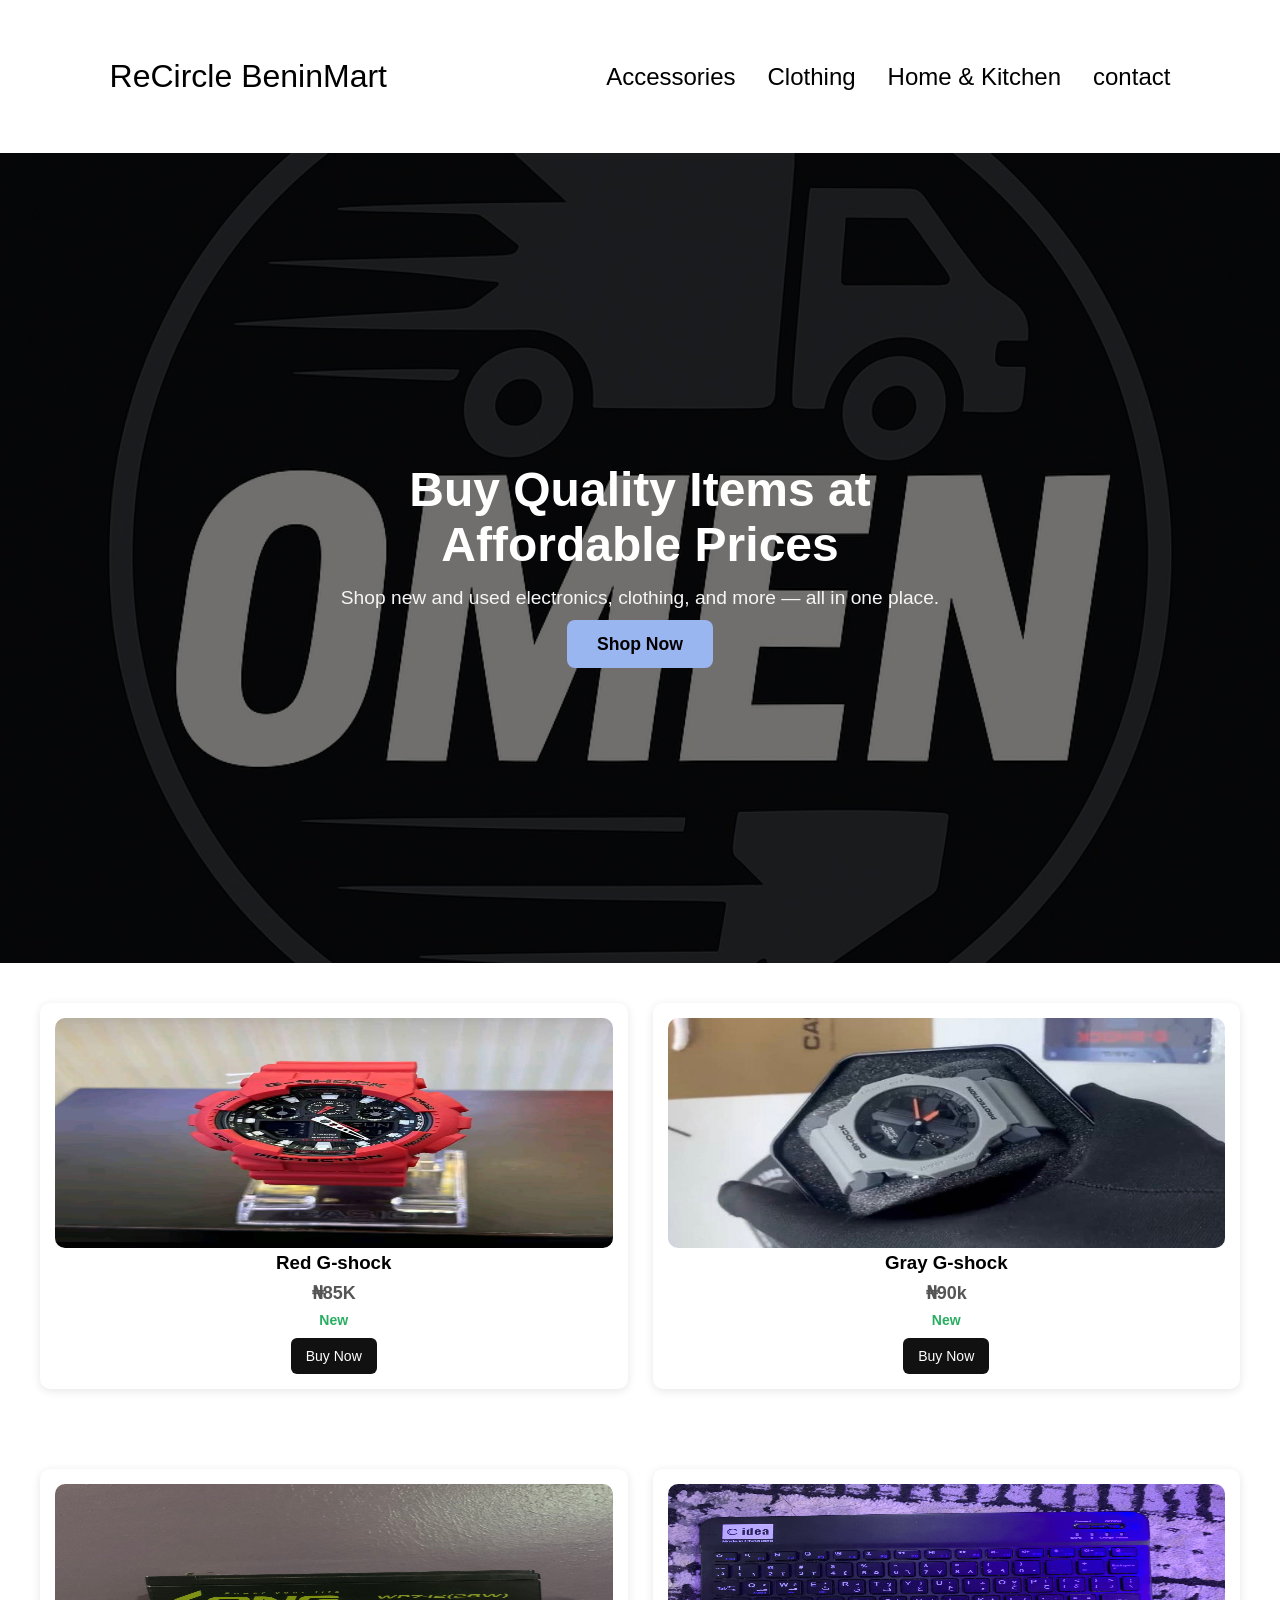
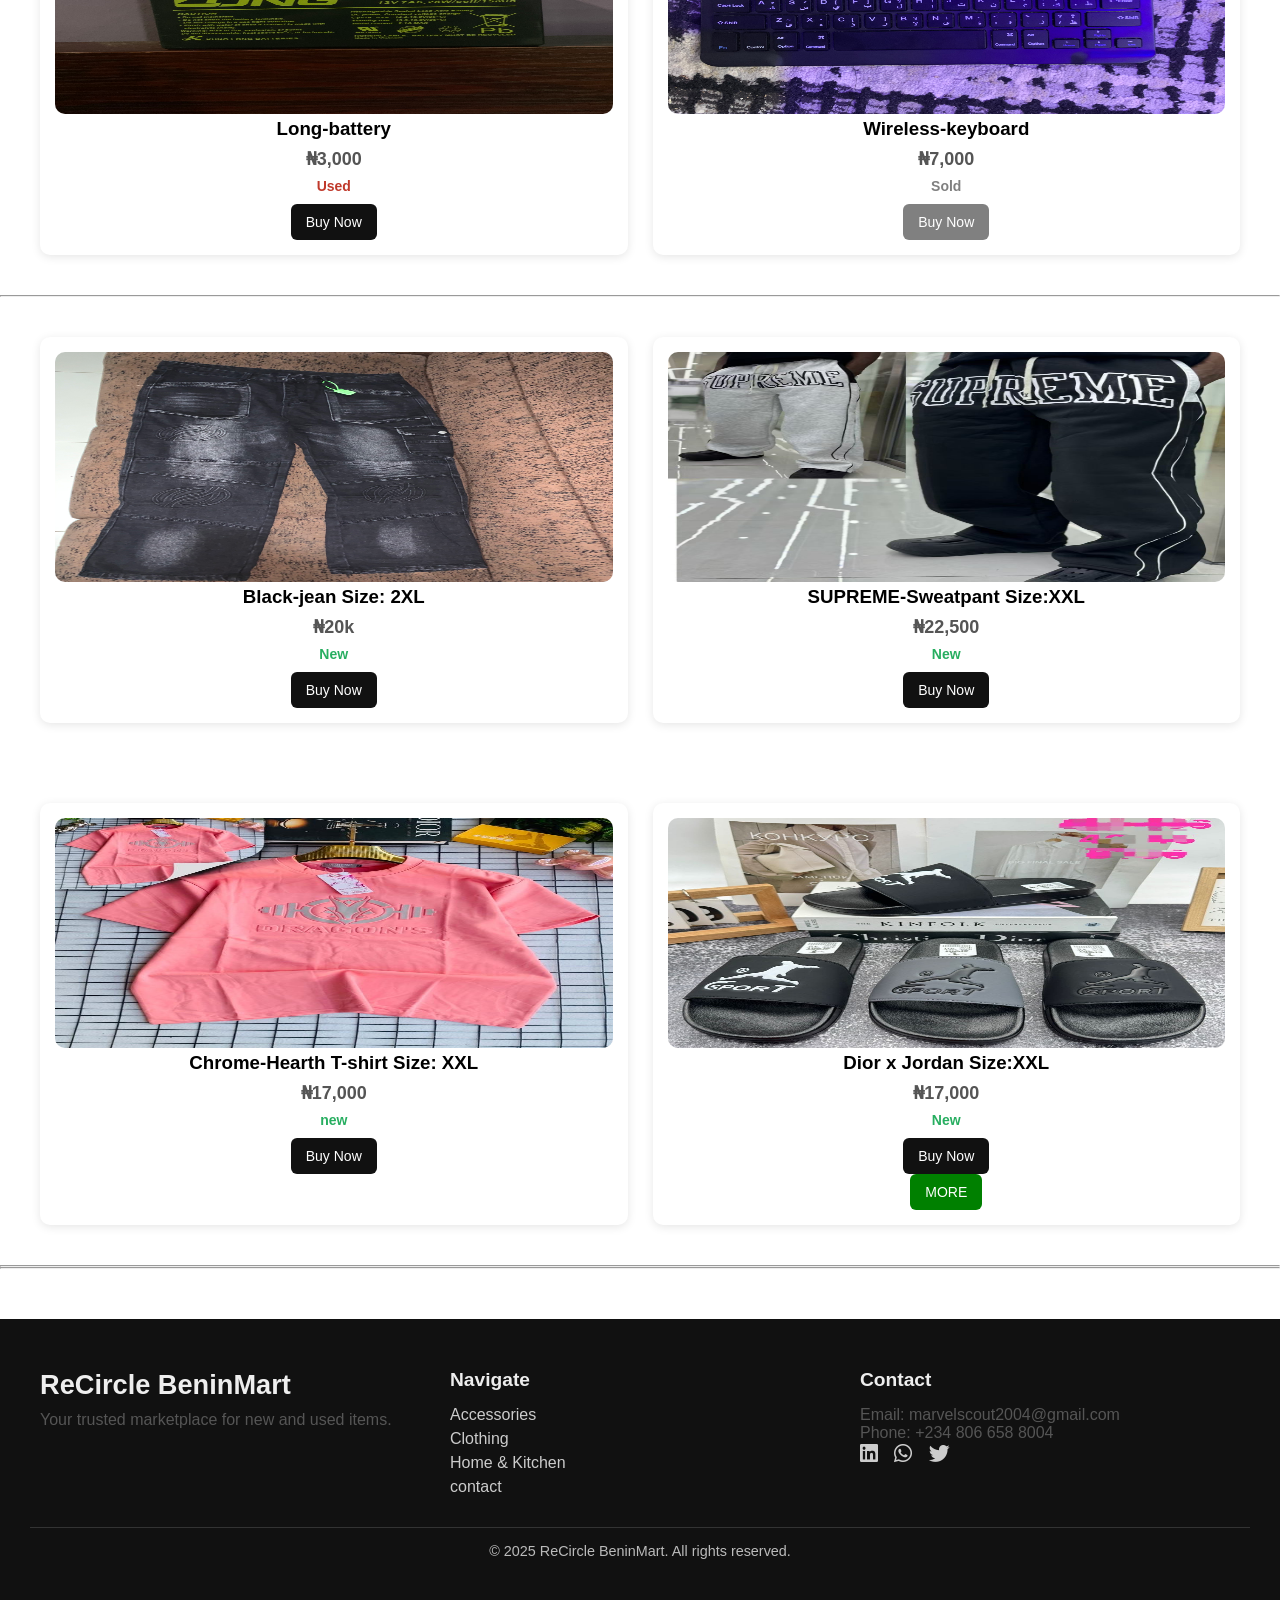
==== index.html @ e7f8def5 "Add files via upload" ====
<!DOCTYPE html>
<html lang="en">

<head>
    <meta charset="UTF-8" />
    <meta name="viewport" content="width=device-width, initial-scale=1.0">

    <title>ReCircle BeninMart</title>
    <link rel="stylesheet" href="main.css" />
    <link rel="stylesheet" href="media-querries.css" />
    <link rel="stylesheet" href="https://cdnjs.cloudflare.com/ajax/libs/font-awesome/6.5.0/css/all.min.css">
    <link rel="stylesheet" href="clothing/clothing.html">
</head>

<body>
    <nav id="destop_nav">
        <div class="logo">ReCircle BeninMart</div>
        <div>
            <ul class="nav_links">
                <li><a href="#about">Accessories</a></li>
                <li><a href="#experience">Clothing</a></li>
                <li><a href="#projects">Home & Kitchen</a></li>
                <li><a href="#contact">contact</a></li>
            </ul>
        </div>
    </nav>
    <div id="handburger_nav">
        <div class="logo">ReCircle BeninMart</div>
        <div class="handburger_menu"></div>
        <div class="handburger_icon" onclick="toggle_menu()">
            <span></span>
            <span></span>
            <span></span>
        </div>
        <div class="menu_links">
            <li><a href="#about" onclick="toggle_menu()">Accessories</a></li>
            <li><a href="#experience" onclick="toggle_menu()">Clothing</a></li>
            <li><a href="#projects" onclick="toggle_menu()">Home & Kitchen</a></li>
            <li><a href="#contact" onclick="toggle_menu()">contact</a></li>
        </div>
    </div>
    <script src="index.js"></script>

    <main>

    <section class="hero">
        <div class="hero-content">
            <h1>Buy Quality Items at Affordable Prices</h1>
            <p>Shop new and used electronics, clothing, and more — all in one place.</p>
            <a href="#experience" class="hero-btn">Shop Now</a>
        </div>
    </section>
    
    <!-- accesories section -->
    <section class="product-grid" id="about">
    
        <div class="product-card">
            <img src="accessories/G_shock.jpeg" alt="Red G-shock">
            <h3>Red G-shock</h3>
            <p class="price">₦85K</p>
            <p class="condition new">New</p>
            <a href="https://docs.google.com/forms/d/e/1FAIpQLSdftJoIly6trO91Rs4y0W3Y6wNjQtKeGj2g_ilRA9hw4rlPlA/viewform?usp=pp_url&entry.1000027=Red%20G-shock&entry.305915110=₦85K&entry.542145698=New" class="btn">Buy Now</a>
        </div>
    
        <div class="product-card">
            <img src="accessories/Gray-G-shock.jpeg" alt="Gray G-shock">
            <h3>Gray G-shock</h3>
            <p class="price">₦90k</p>
            <p class="condition new">New</p>
            <a href="https://docs.google.com/forms/d/e/1FAIpQLSdftJoIly6trO91Rs4y0W3Y6wNjQtKeGj2g_ilRA9hw4rlPlA/viewform?usp=pp_url&entry.1000027=Gray%20G-shock&entry.305915110=₦90k&entry.542145698=New" class="btn">Buy Now</a>
        </div>
    
    </section>
    <section class="product-grid" id="about">
    
        <div class="product-card">
            <img src="accessories/long-battery.jpeg" alt="Long-battery">
            <h3>Long-battery</h3>
            <p class="price">₦3,000</p>
            <p class="condition used">Used</p>
            <a href="https://docs.google.com/forms/d/e/1FAIpQLSdftJoIly6trO91Rs4y0W3Y6wNjQtKeGj2g_ilRA9hw4rlPlA/viewform?usp=pp_url&entry.1000027=Long-battery&entry.305915110=₦3,000&entry.542145698=used" class="btn">Buy Now</a>
        </div>
    
        <div class="product-card">
            <img src="accessories/Wireless-keyboard.jpeg" alt="Wireless-keyboard">
            <h3>Wireless-keyboard</h3>
            <p class="price">₦7,000</p>
            <p class="condition new" style="color: grey;">Sold</p>
            <a href="javascript:void(0)" class="btn" style="background-color: grey;">Buy Now</a>
        </div>
    
    </section>
    <!-- accesories section -->

    <hr>

    <!-- clothing section -->
    <section class="product-grid" id="experience">
        <div class="product-card">
            <img src="clothing/black-jean.jpeg" alt="Black-jean Size: 2XL">
            <h3>Black-jean Size: 2XL</h3>
            <p class="price">₦20k</p>
            <p class="condition new">New</p>
            <a href="https://docs.google.com/forms/d/e/1FAIpQLSdftJoIly6trO91Rs4y0W3Y6wNjQtKeGj2g_ilRA9hw4rlPlA/viewform?usp=pp_url&entry.1000027=Black-jean%20Size:%202XL&entry.305915110=₦20k&entry.542145698=New" class="btn">Buy Now</a>
        </div>
    
        <div class="product-card">
            <img src="clothing/SUPREME-Sweatpant.jpeg" alt="SUPREME-Sweatpant Size:XXL">
            <h3>SUPREME-Sweatpant Size:XXL</h3>
            <p class="price">₦22,500</p>
            <p class="condition new">New</p>
            <a href="https://docs.google.com/forms/d/e/1FAIpQLSdftJoIly6trO91Rs4y0W3Y6wNjQtKeGj2g_ilRA9hw4rlPlA/viewform?usp=pp_url&entry.1000027=SUPREME-Sweatpant%20Size:XXL&entry.305915110=₦22,500&entry.542145698=New" class="btn">Buy Now</a>
        </div>
    
    </section>
    <section class="product-grid" id="experience">
        <div class="product-card">
            <img src="clothing/Chrome-Hearth-T-Shirt.jpeg" alt="Chrome-Hearth T-shirt Size: XXL">
            <h3>Chrome-Hearth T-shirt Size: XXL</h3>
            <p class="price">₦17,000</p>
            <p class="condition new">new</p>
            <a href="https://docs.google.com/forms/d/e/1FAIpQLSdftJoIly6trO91Rs4y0W3Y6wNjQtKeGj2g_ilRA9hw4rlPlA/viewform?usp=pp_url&entry.1000027=Chrome-Hearth%20T-shirt%20Size:%20XXL&entry.305915110=₦17,000&entry.542145698=New" class="btn">Buy Now</a>
        </div>
    
        <div class="product-card">
            <img src="clothing/Dior-x-Jordan.jpeg" alt="Dior x Jordan Size:XXL">
            <h3>Dior x Jordan Size:XXL</h3>
            <p class="price">₦17,000</p>
            <p class="condition new">New</p>
            <a href="https://docs.google.com/forms/d/e/1FAIpQLSdftJoIly6trO91Rs4y0W3Y6wNjQtKeGj2g_ilRA9hw4rlPlA/viewform?usp=pp_url&entry.1000027=Dior%20x%20Jordan%20Size:XXL&entry.305915110=₦17,000&entry.542145698=New" class="btn">Buy Now</a>
            <div>
                <a href="clothing/clothing.html" class="btn" style="background-color: green;">MORE</a>
            </div>
        </div>
    
    </section>
    
    <!-- clothing section -->
    
<hr>
    <!-- home and kitchen -->                     
                         <!-- nor forget say you style this section to display none-->
    <section class="product-grid" id="projects" style="display: none;">
        <div class="product-card">
            <img src="blue-shirt.jpg" alt="Blue Shirt">
            <h3>Blue Casual Shirt</h3>
            <p class="price">₦4,000</p>
            <p class="condition used">Used</p>
            <a href="https://docs.google.com/forms/d/e/1FAIpQLSdftJoIly6trO91Rs4y0W3Y6wNjQtKeGj2g_ilRA9hw4rlPlA/viewform?usp=pp_url&entry.1000027=product&entry.305915110=price&entry.542145698=New" class="btn">Buy Now</a>
        </div>
    
        <div class="product-card">
            <img src="laptop.jpg" alt="Laptop">
            <h3>HP Laptop 8GB RAM</h3>
            <p class="price">₦120,000</p>
            <p class="condition new">New</p>
            <a href="https://docs.google.com/forms/d/e/1FAIpQLSdftJoIly6trO91Rs4y0W3Y6wNjQtKeGj2g_ilRA9hw4rlPlA/viewform?usp=pp_url&entry.1000027=product&entry.305915110=price&entry.542145698=New" class="btn">Buy Now</a>
        </div>
    
    </section>
    <section class="product-grid" id="projects" style="display: none;">
        <div class="product-card">
            <img src="blue-shirt.jpg" alt="Blue Shirt">
            <h3>Blue Casual Shirt</h3>
            <p class="price">₦4,000</p>
            <p class="condition used">Used</p>
            <a href="https://docs.google.com/forms/d/e/1FAIpQLSdftJoIly6trO91Rs4y0W3Y6wNjQtKeGj2g_ilRA9hw4rlPlA/viewform?usp=pp_url&entry.1000027=product&entry.305915110=price&entry.542145698=New" class="btn">Buy Now</a>
        </div>
    
        <div class="product-card">
            <img src="laptop.jpg" alt="Laptop">
            <h3>HP Laptop 8GB RAM</h3>
            <p class="price">₦120,000</p>
            <p class="condition new">New</p>
            <a href="https://docs.google.com/forms/d/e/1FAIpQLSdftJoIly6trO91Rs4y0W3Y6wNjQtKeGj2g_ilRA9hw4rlPlA/viewform?usp=pp_url&entry.1000027=product&entry.305915110=price&entry.542145698=New" class="btn">Buy Now</a>
        </div>
    </section>
    <!-- home and kitchen -->
    <hr>
    </main>
</body>
<footer class="footer" id="contact" style="height: 90vh;">
    <div class="footer-container">

        <div class="footer-section">
            <h2 class="footer-logo">ReCircle BeninMart</h2>
            <p>Your trusted marketplace for new and used items.</p>
        </div>

        <div class="footer-section">
            <h3>Navigate</h3>
            <ul>
                <li><a href="#about">Accessories</a></li>
                <li><a href="#experience">Clothing</a></li>
                <li><a href="#projects">Home & Kitchen</a></li>
                <li><a href="#contact">contact</a></li>
            </ul>
        </div>

        

        <div class="footer-section">
            <h3>Contact</h3>
            <p>Email: marvelscout2004@gmail.com</p>
            <p>Phone: +234 806 658 8004</p>
            <div class="social-icons">
                <a href="https://ng.linkedin.com/in/marvel-scout-6578bb280"><i class="fab fa-linkedin"></i></a>
                <a href="https://wa.me/2348066588004"><i class="fab fa-whatsapp"></i></a>
                <a href="https://x.com/wil68882?s=21"><i class="fab fa-twitter"></i></a>
            </div>
        </div>

    </div>

    <div class="footer-bottom">
        <p>© 2025 ReCircle BeninMart. All rights reserved.</p>
    </div>
</footer>

</html>
---- main.css ----
* {
    margin: 0;
    padding: 0;
}

body {
    font-family: 'Franklin Gothic Medium', 'Arial Narrow', Arial, sans-serif;
}

html {
    scroll-behavior: smooth;
}

p {
    color: rgb(85, 85, 85);
}

a,
.btn {
    transition: all 300ms ease;
}
#destop_nav{
    display: none;
}
nav,
.nav_links {
    display: flex;
}

nav {
    justify-content: space-around;
    align-items: center;
    height: 17vh;

}

.nav_links {
    gap: 2rem;
    list-style: none;
    font-size: 1.5rem;
}

a {
    color: black;
    text-decoration: none;
    text-decoration-color: white;
}

a:hover {
    color: grey;
    text-decoration: underline;
    text-underline-offset: 1rem;
    text-decoration-color: rgb(181, 181, 181);
}

.logo {
    font-size: 2rem;
}

.logo:hover {
    cursor: default;
}

#handburger_nav {
   display: flex;
}
        #handburger_nav {
            display: flex;
        }
    
        #handburger_nav {
            justify-content: space-around;
            align-items: center;
            height: 7vh;
        }

.handburger_menu {
    position: relative;
    display: inline-block;
}

.handburger_icon {
    display: flex;
    flex-direction: column;
    justify-content: space-between;
    height: 24px;
    width: 30px;
    cursor: pointer;
}

.handburger_icon span {
    width: 100%;
    height: 2px;
    background-color: black;
    transition: all 0.3 ease-in-out;
}

.menu_links {
    position: absolute;
    top: 10%;
    right: 2%;
    background-color: transparent;
    width: fit-content;
    max-height: 0;
    overflow: hidden;
    transition: all 0.3 ease-in-out;
    z-index: 1;
}

.menu_links a {
    display: block;
    padding: 10px;
    text-align: center;
    font-size: 1.5rem;
    color: rgb(154, 182, 241);
    text-decoration: none;
    transition: all 0.3 ease-in-out;
}

.menu_links li {
    list-style: none;
}

.menu_links.open {
    max-height: 300px;
}

.handburger_icon.open span:first-child {
    transform: rotate(45deg) translate(10px, 5px);
}

.handburger_icon.open span:nth-child(2) {
    opacity: 0;
}

.handburger_icon.open span:last-child {
    transform: rotate(-45deg) translate(10px, -5px);
}

.handburger_icon span:first-child {
    transform: none;
}

.handburger_icon span:first-child {
    opacity: 1;
}

.handburger_icon span:first-child {
    transform: none;
}



.product-grid {
    padding: 40px;
    display: grid;
    grid-template-columns: repeat(auto-fit, minmax(250px, 1fr));
    gap: 25px;
}

/* PRODUCT CARD */
.product-card {
    background: white;
    border-radius: 10px;
    padding: 15px;
    box-shadow: 0 2px 10px rgba(0, 0, 0, 0.1);
    text-align: center;
}

.product-card img {
    width: 100%;
    height: 230px;
    object-fit: cover/center;
    border-radius: 10px;
}
.product-card video {
    width: 100%;
    height: 55vh;
    object-fit: cover/center;
}

.price {
    font-size: 18px;
    font-weight: bold;
    margin: 8px 0;
}

.condition {
    font-size: 14px;
    margin-bottom: 10px;
    font-weight: 600;
}

.condition.used {
    color: #c0392b;
}

.condition.new {
    color: #27ae60;
}

.btn {
    display: inline-block;
    background: #111;
    color: white;
    padding: 10px 15px;
    border-radius: 6px;
    text-decoration: none;
    font-size: 14px;
}



/* HERO SECTION */
.hero {
    width: 100%;
    height: 90vh;
    background: url('hero-bg.jpg.png') center/cover no-repeat;
    position: relative;
    display: flex;
    align-items: center;
    justify-content: center;
}

/* Dark Overlay */
.hero::before {
    content: "";
    position: absolute;
    width: 100%;
    height: 100%;
    background: rgba(0, 0, 0, 0.55);
    /* dark overlay */
    top: 0;
    left: 0;
}

.hero-content {
    position: relative;
    text-align: center;
    color: white;
    max-width: 700px;
    padding: 20px;
}

.hero-content h1 {
    font-size: 3rem;
    font-weight: 800;
    margin-bottom: 15px;
}

.hero-content p {
    font-size: 1.2rem;
    margin-bottom: 25px;
    color: whitesmoke;
}

.hero-btn {
    background: rgb(154, 182, 241);
    color: black;
    padding: 14px 30px;
    font-size: 1.1rem;
    font-weight: 700;
    text-decoration: none;
    border-radius: 8px;
    transition: 0.3s;
}

.hero-btn:hover {
    background: #ffc107;
    transform: scale(1.05);
}

/*footer*/
/* FOOTER */
.footer {
    background: #111;
    color: #eee;
    padding: 50px 30px 20px;
    margin-top: 50px;
}

.footer-container {
    display: grid;
    grid-template-columns: repeat(auto-fit, minmax(230px, 1fr));
    gap: 30px;
    max-width: 1200px;
    margin: auto;
}

.footer-section h3 {
    margin-bottom: 15px;
    font-size: 1.2rem;
}

.footer-logo {
    font-size: 1.7rem;
    font-weight: 800;
    margin-bottom: 10px;
}

.footer-section ul {
    list-style: none;
}

.footer-section ul li {
    margin: 6px 0;
}

.footer-section ul li a {
    color: #ccc;
    text-decoration: none;
    transition: 0.3s;
}

.footer-section ul li a:hover {
    color: white;
}

.social-icons a {
    color: #ccc;
    margin-right: 12px;
    font-size: 1.3rem;
    transition: 0.3s;
}

.social-icons a:hover {
    color: white;
}

/* FOOTER BOTTOM */
.footer-bottom {
    text-align: center;
    margin-top: 25px;
    padding-top: 15px;
    border-top: 1px solid #333;
}

.footer-bottom p {
    font-size: 0.9rem;
    color: #bbb;
}

/* RESPONSIVE */
@media (max-width: 768px) {
    .footer {
        padding: 40px 20px;
    }

    .footer-section {
        text-align: center;
    }
}
---- media-querries.css ----
/* for tablet*/

    @media (min-width: 768px) and (max-width: 1024px){
        #handburger_nav {
                display: none;
            }
            #destop_nav{
                display: flex;
            }
        
        }

/* for laptop*/
@media (min-width: 1025px) {
    #handburger_nav{
            display: none;
        }
                #destop_nav {
                    display: flex;
                }



}

/*RESPONSIVE */ @media (max-width: 768px) {
    .hero {
        height: 60vh;
        padding: 20px;
    }

    .hero-content h1 {
        font-size: 2.2rem;
    }

    .hero-content p {
        font-size: 1rem;
    }

    .hero-btn {
        padding: 12px 25px;
        font-size: 1rem;
    }
}

@media (max-width: 480px) {
    .hero-content h1 {
        font-size: 1.8rem;
    }

    .hero-content p {
        font-size: 0.9rem;
    }
}
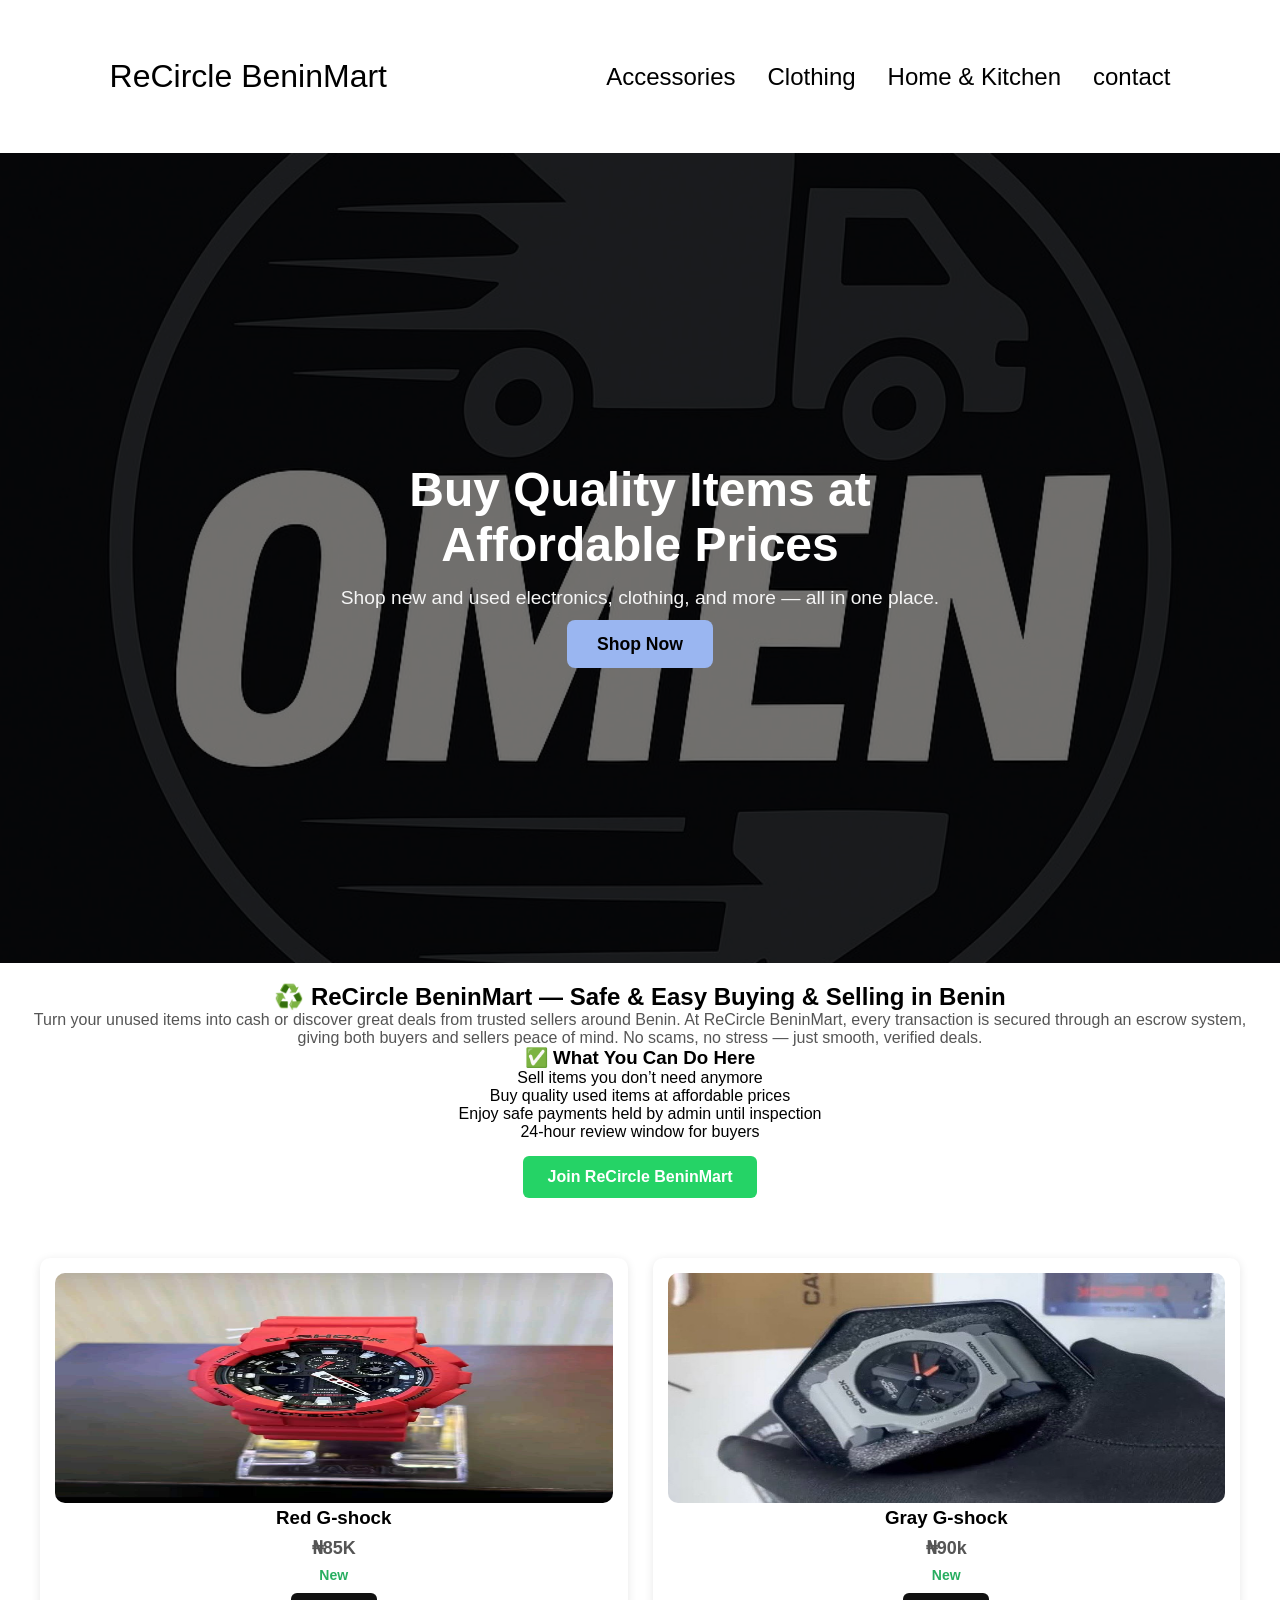
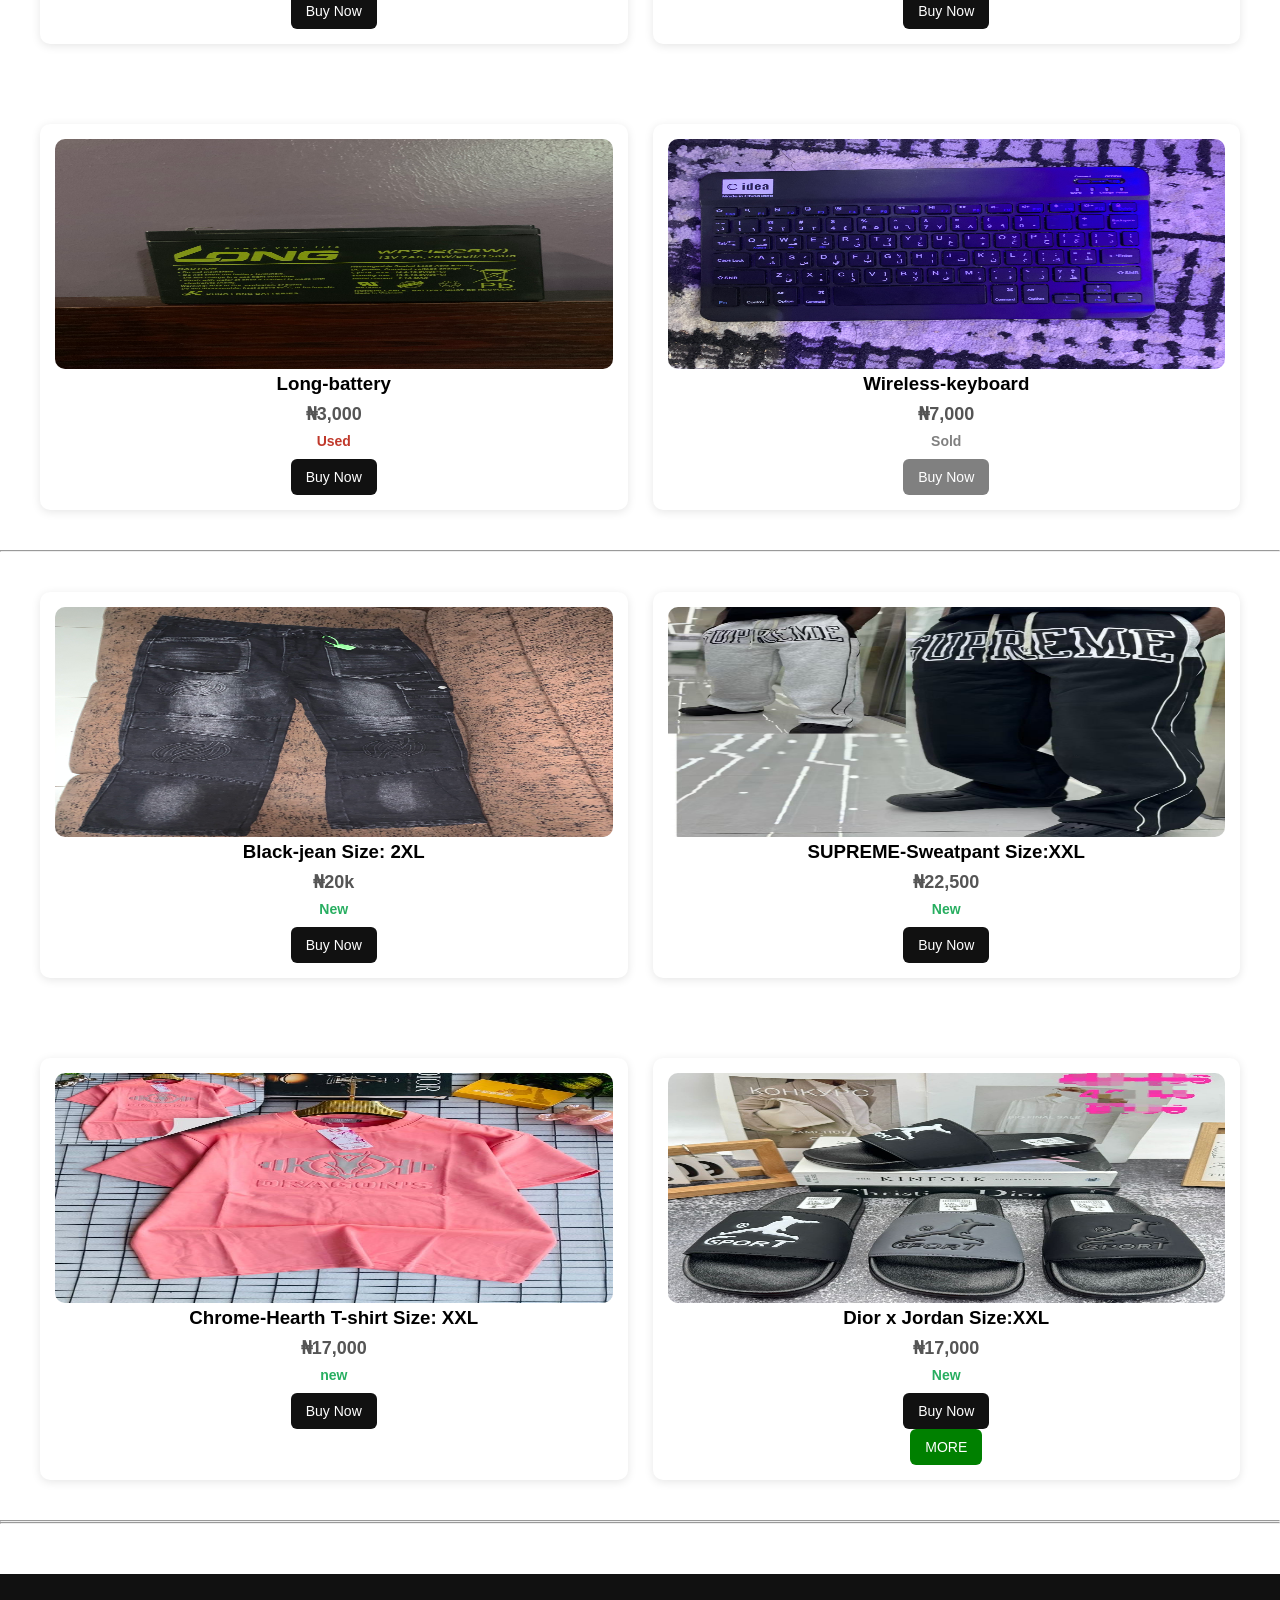
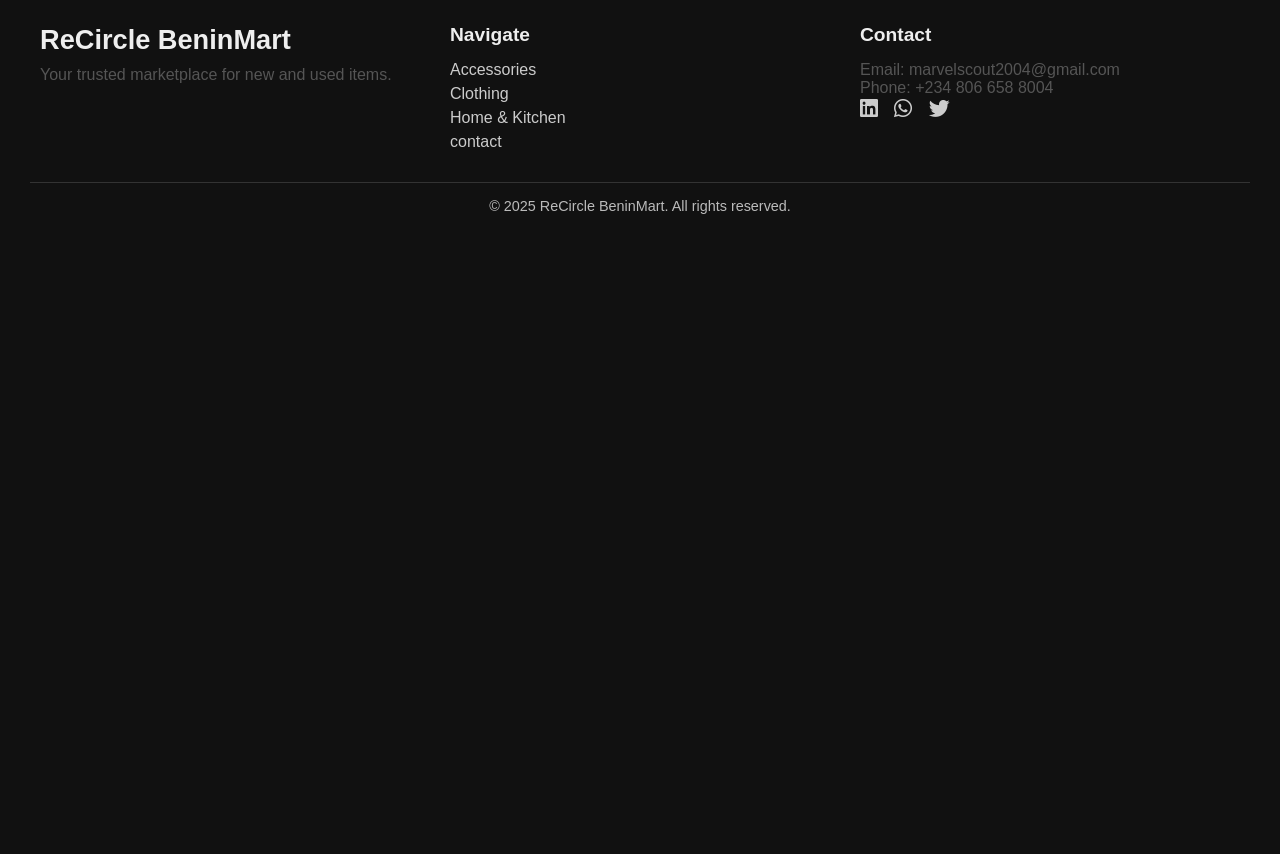
==== commit c93b2e7e: "Update index.html" ====
--- a/index.html
+++ b/index.html
@@ -49,7 +49,40 @@
             <p>Shop new and used electronics, clothing, and more — all in one place.</p>
             <a href="#experience" class="hero-btn">Shop Now</a>
         </div>
-    </section>
+    </section>
+    
+    <section style="text-align: center; padding: 20px;">
+    <h2>♻️ ReCircle BeninMart — Safe & Easy Buying & Selling in Benin</h2>
+    <p>
+        Turn your unused items into cash or discover great deals from trusted sellers around Benin.
+        At ReCircle BeninMart, every transaction is secured through an escrow system,
+        giving both buyers and sellers peace of mind. No scams, no stress — just smooth, verified deals.
+    </p>
+
+    <h3>✅ What You Can Do Here</h3>
+    <ul style="list-style: none; padding: 0;">
+        <li>Sell items you don’t need anymore</li>
+        <li>Buy quality used items at affordable prices</li>
+        <li>Enjoy safe payments held by admin until inspection</li>
+        <li>24-hour review window for buyers</li>
+    </ul>
+
+    <a href="https://chat.whatsapp.com/IsR1Yn0RbmL6mHyl2PFDVa"
+       style="
+           display: inline-block;
+           margin-top: 15px;
+           padding: 12px 25px;
+           background-color: #25D366;
+           color: white;
+           text-decoration: none;
+           border-radius: 6px;
+           font-size: 16px;
+           font-weight: bold;
+       "
+       target="_blank">
+        Join ReCircle BeninMart
+    </a>
+</section>
     
     <!-- accesories section -->
     <section class="product-grid" id="about">
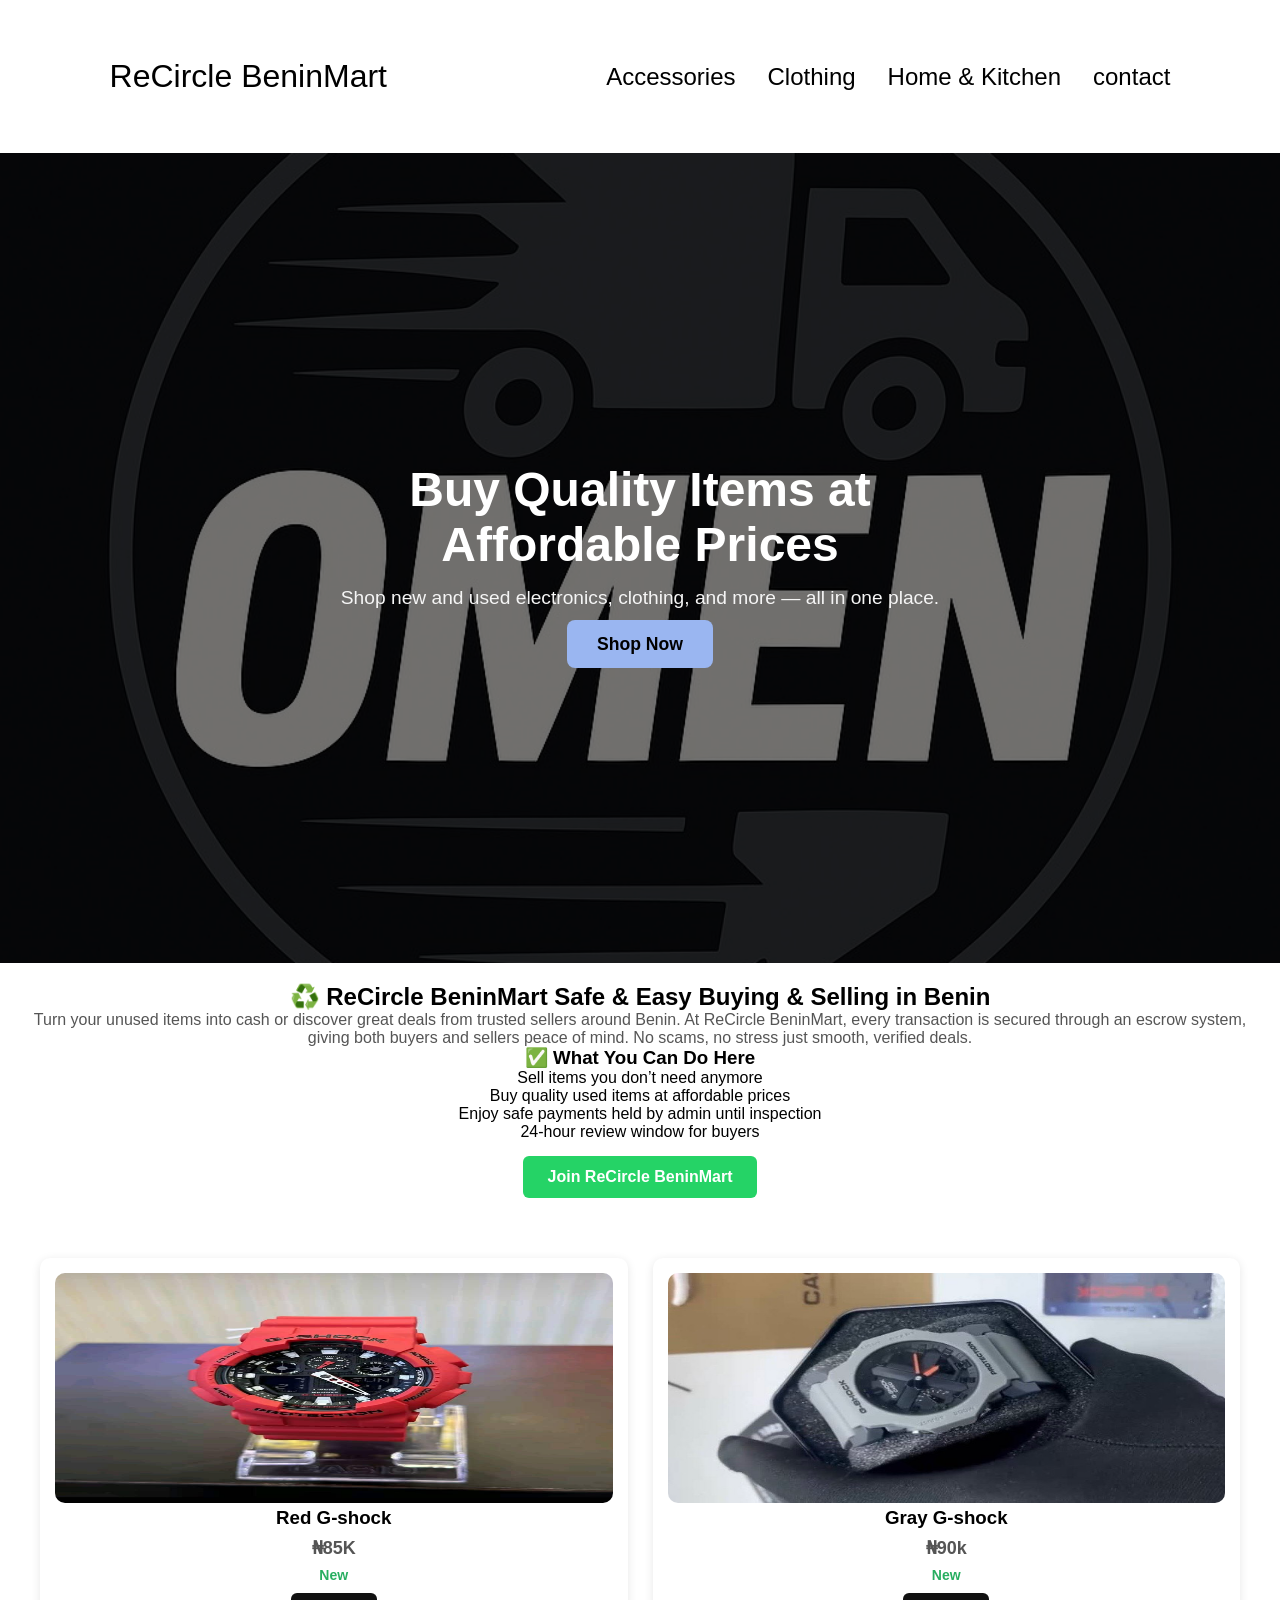
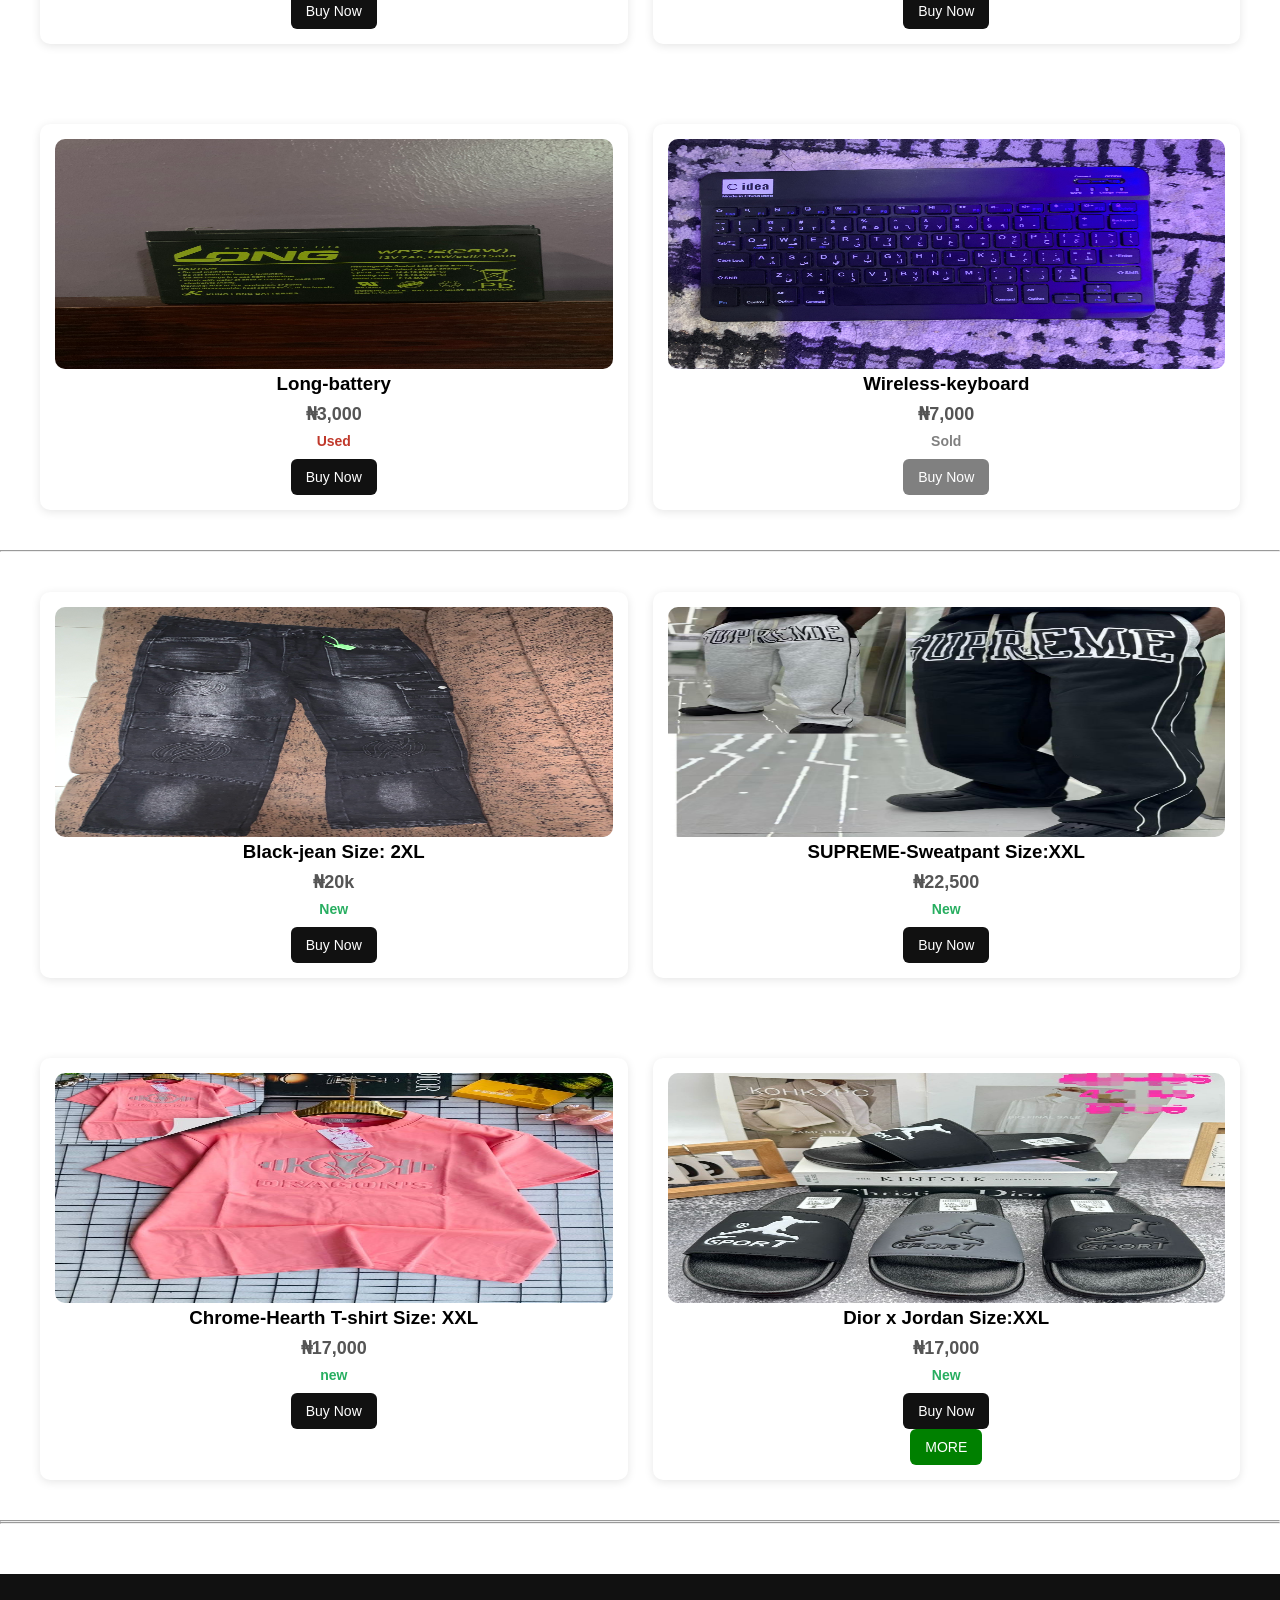
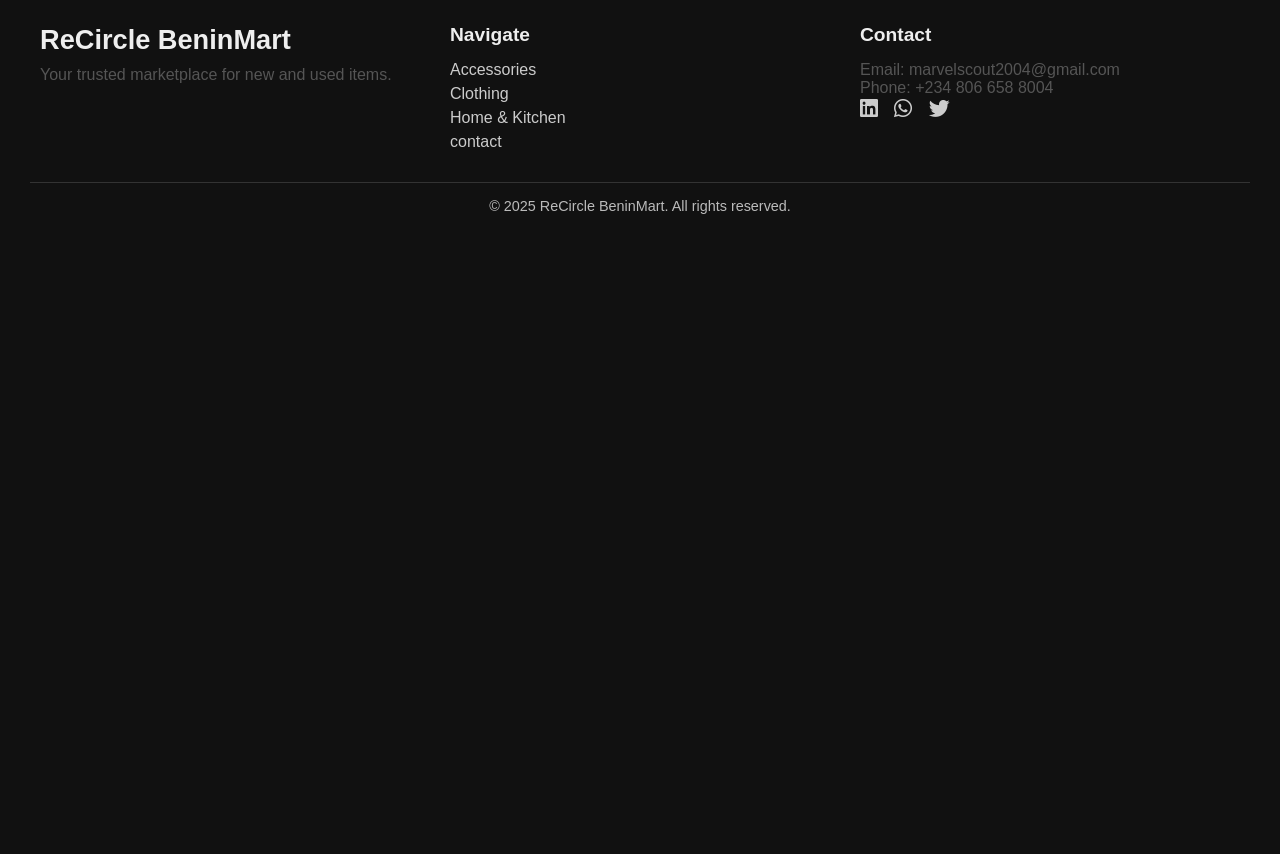
==== commit ed1cd65b: "Update index.html" ====
--- a/index.html
+++ b/index.html
@@ -52,11 +52,11 @@
     </section>
     
     <section style="text-align: center; padding: 20px;">
-    <h2>♻️ ReCircle BeninMart — Safe & Easy Buying & Selling in Benin</h2>
+    <h2>♻️ ReCircle BeninMart Safe & Easy Buying & Selling in Benin</h2>
     <p>
         Turn your unused items into cash or discover great deals from trusted sellers around Benin.
         At ReCircle BeninMart, every transaction is secured through an escrow system,
-        giving both buyers and sellers peace of mind. No scams, no stress — just smooth, verified deals.
+        giving both buyers and sellers peace of mind. No scams, no stress just smooth, verified deals.
     </p>
 
     <h3>✅ What You Can Do Here</h3>
